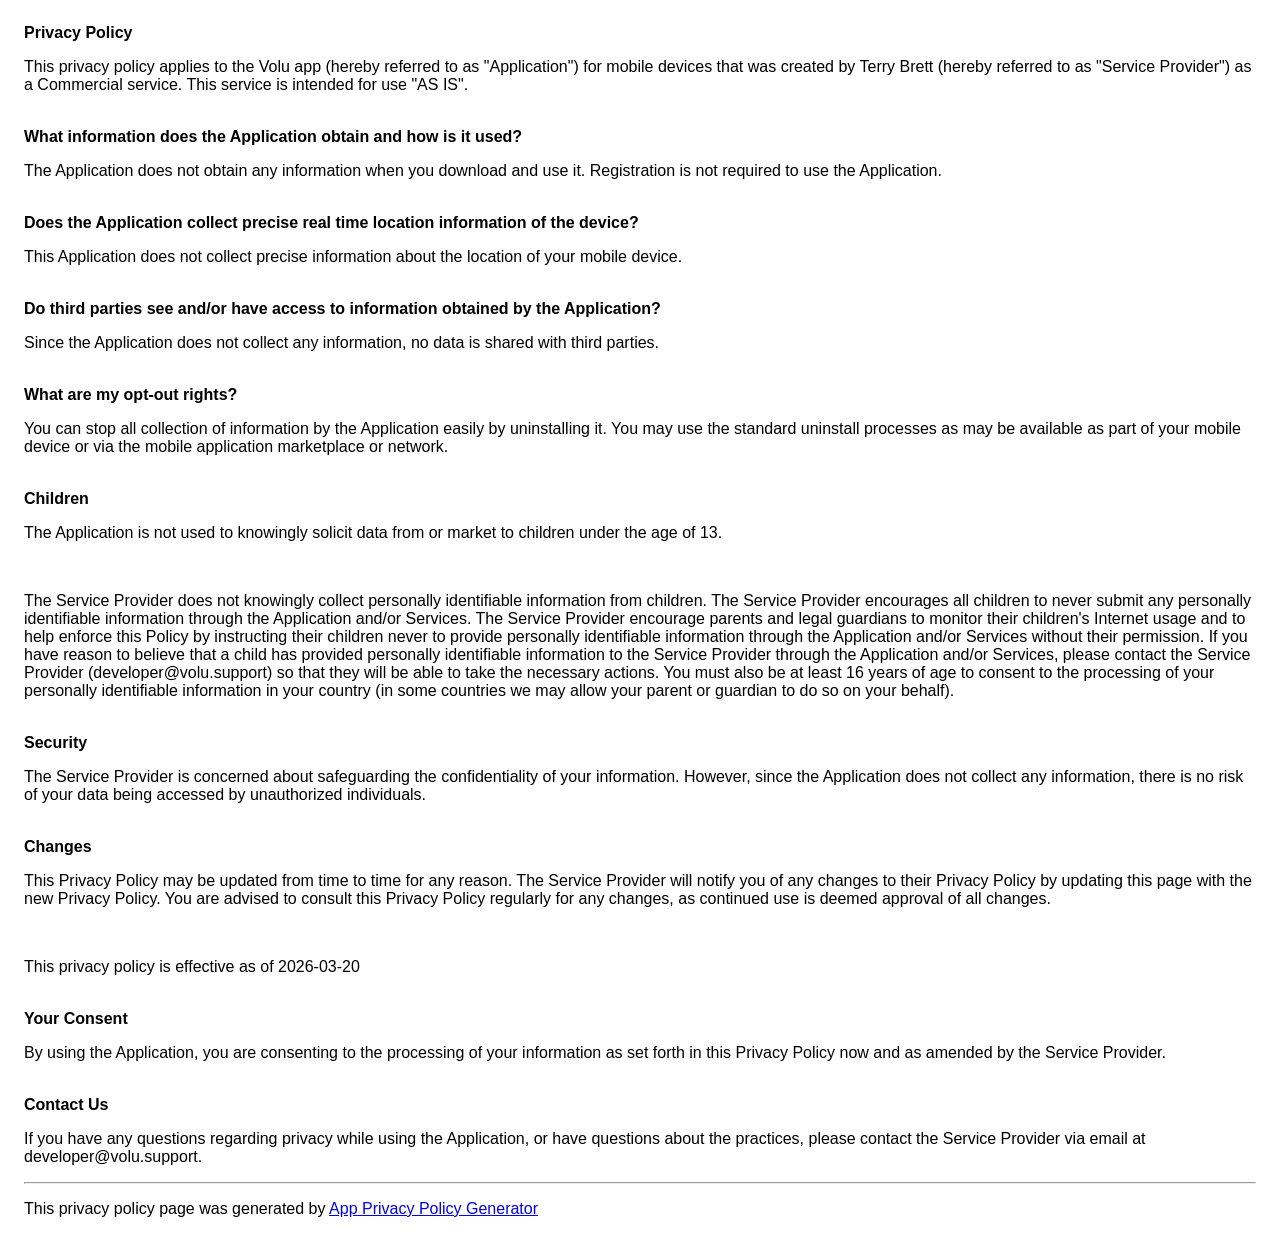
==== privacy-policy/index.html @ 3ba262e9 "add legal sites" ====
<!DOCTYPE html>
<html>
<head>
    <meta charset='utf-8'>
    <meta name='viewport' content='width=device-width'>
    <title>Privacy Policy</title>
    <style> body { font-family: 'Helvetica Neue', Helvetica, Arial, sans-serif; padding:1em; } </style>
</head>
<body>
<strong>Privacy Policy</strong><p>This privacy policy applies to the Volu app (hereby referred to as "Application") for mobile devices that was created by Terry Brett (hereby referred to as "Service Provider") as a Commercial service. This service is intended for use "AS IS".</p><br><strong>What information does the Application obtain and how is it used?</strong><p>The Application does not obtain any information when you download and use it. Registration is not required to use the Application.</p><br><strong>Does the Application collect precise real time location information of the device?</strong><p>This Application does not collect precise information about the location of your mobile device.</p><br><strong>Do third parties see and/or have access to information obtained by the Application?</strong><p>Since the Application does not collect any information, no data is shared with third parties.</p><br><strong>What are my opt-out rights?</strong><p>You can stop all collection of information by the Application easily by uninstalling it. You may use the standard uninstall processes as may be available as part of your mobile device or via the mobile application marketplace or network.</p><br><strong>Children</strong><p>The Application is not used to knowingly solicit data from or market to children under the age of 13.</p><br><p>The Service Provider does not knowingly collect personally identifiable information from children. The Service Provider encourages all children to never submit any personally identifiable information through the Application and/or Services. The Service Provider encourage parents and legal guardians to monitor their children's Internet usage and to help enforce this Policy by instructing their children never to provide personally identifiable information through the Application and/or Services without their permission. If you have reason to believe that a child has provided personally identifiable information to the Service Provider through the Application and/or Services, please contact the Service Provider (developer@volu.support) so that they will be able to take the necessary actions. You must also be at least 16 years of age to consent to the processing of your personally identifiable information in your country (in some countries we may allow your parent or guardian to do so on your behalf).</p><br><strong>Security</strong><p>The Service Provider is concerned about safeguarding the confidentiality of your information. However, since the Application does not collect any information, there is no risk of your data being accessed by unauthorized individuals.</p><br><strong>Changes</strong><p>This Privacy Policy may be updated from time to time for any reason. The Service Provider will notify you of any changes to their Privacy Policy by updating this page with the new Privacy Policy. You are advised to consult this Privacy Policy regularly for any changes, as continued use is deemed approval of all changes.</p><br><p>This privacy policy is effective as of 2026-03-20</p><br><strong>Your Consent</strong><p>By using the Application, you are consenting to the processing of your information as set forth in this Privacy Policy now and as amended by the Service Provider.</p><br><strong>Contact Us</strong><p>If you have any questions regarding privacy while using the Application, or have questions about the practices, please contact the Service Provider via email at developer@volu.support.</p><hr><p>This privacy policy page was generated by <a href="https://app-privacy-policy-generator.nisrulz.com/" target="_blank" rel="noopener noreferrer">App Privacy Policy Generator</a></p>
</body>
</html>
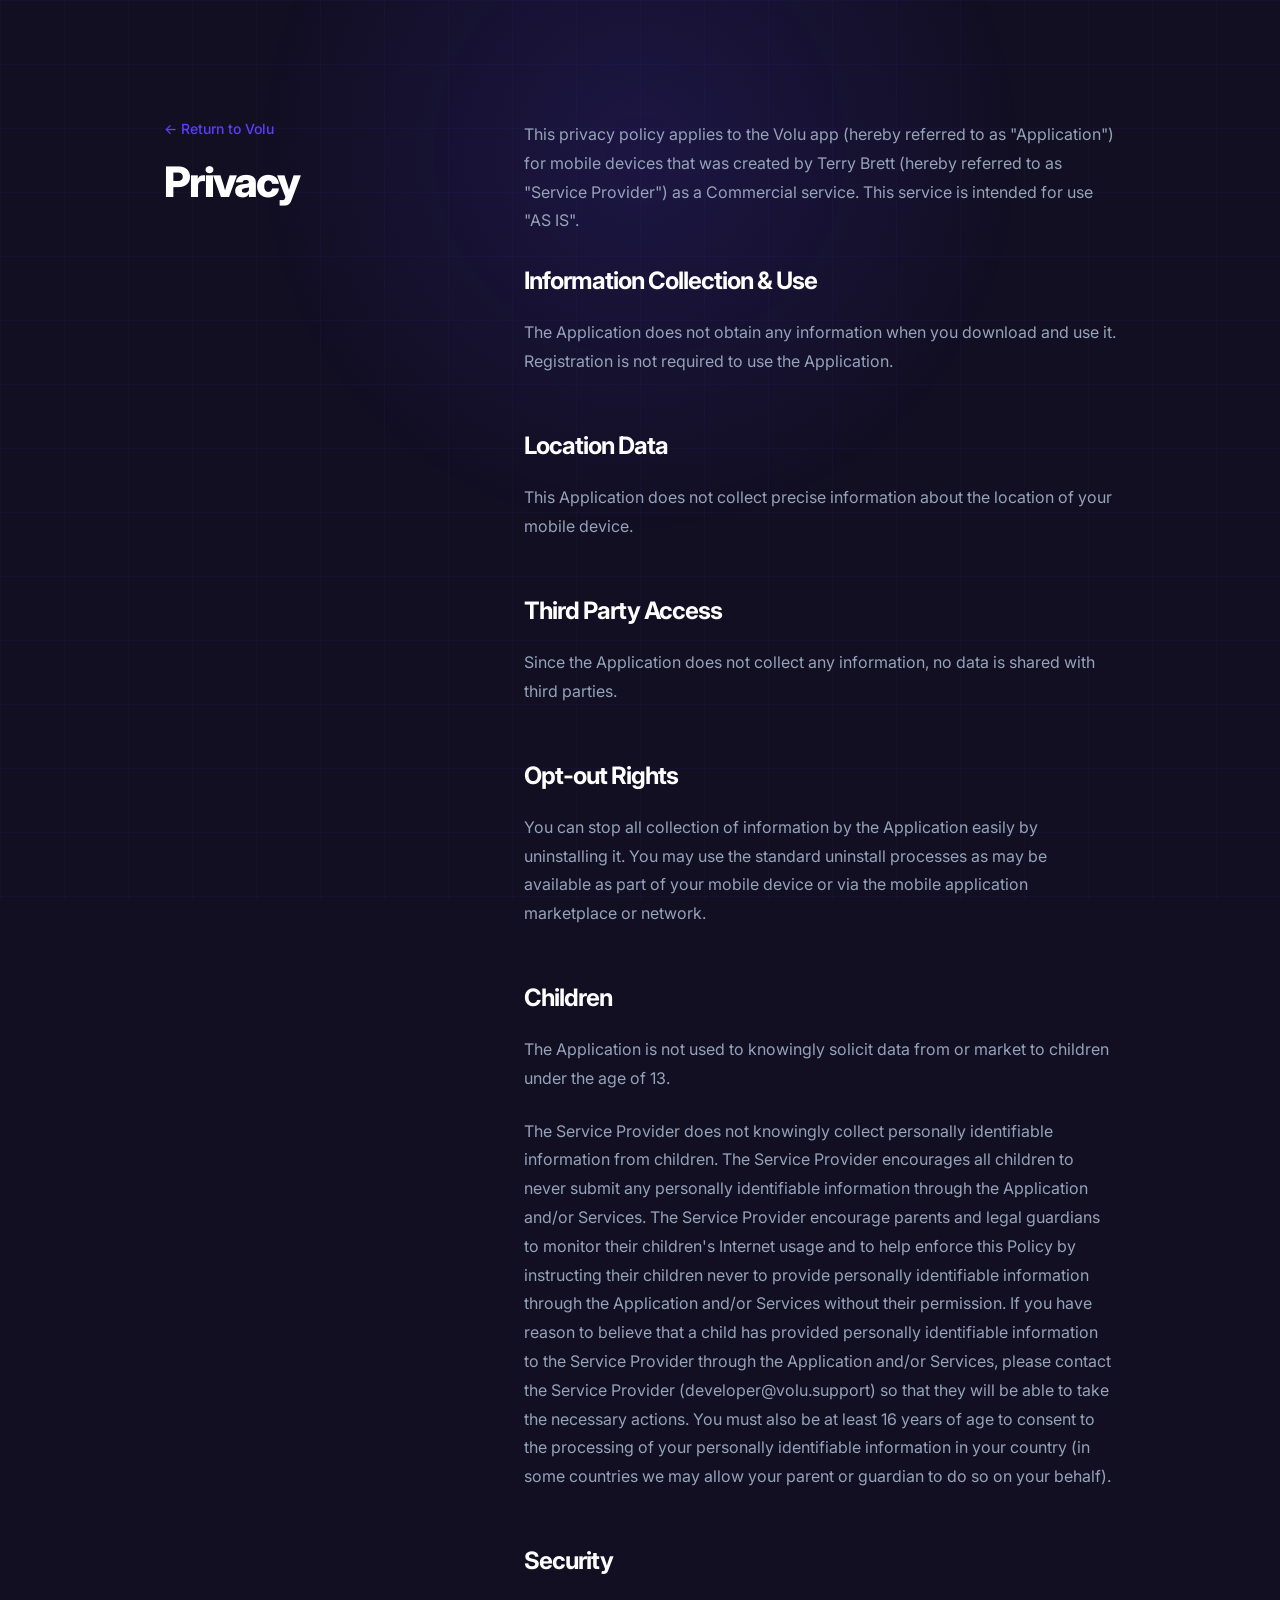
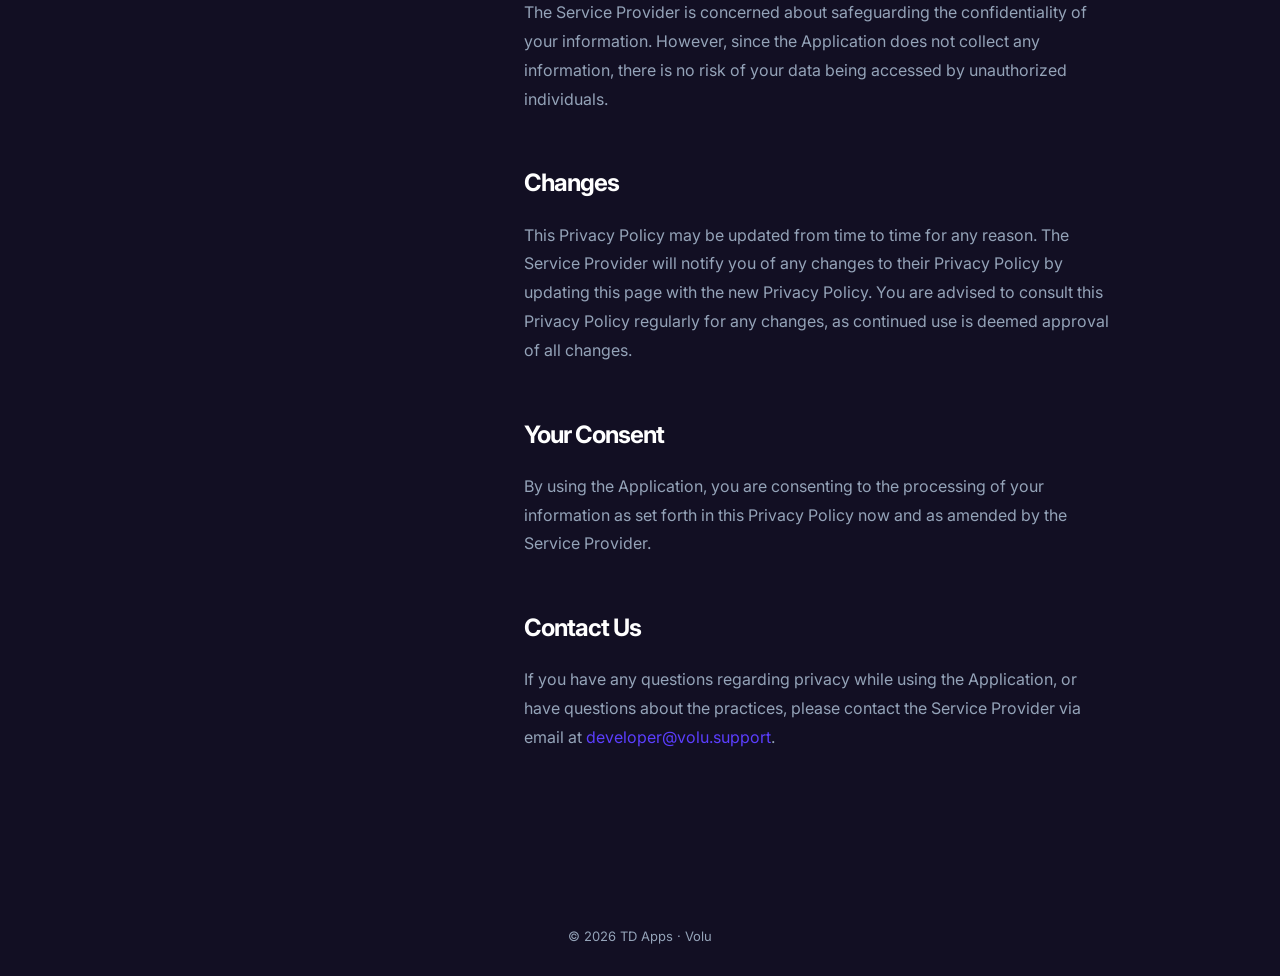
==== commit 15903395: "update design to have horizontally scrolling 3d phone" ====
--- a/privacy-policy/index.html
+++ b/privacy-policy/index.html
@@ -1,12 +1,62 @@
 <!DOCTYPE html>
-<html>
+<html lang="en">
 <head>
-    <meta charset='utf-8'>
-    <meta name='viewport' content='width=device-width'>
-    <title>Privacy Policy</title>
-    <style> body { font-family: 'Helvetica Neue', Helvetica, Arial, sans-serif; padding:1em; } </style>
+    <meta charset="UTF-8" />
+    <meta name="viewport" content="width=device-width, initial-scale=1.0" />
+    <title>Privacy Policy — Volu</title>
+    <meta name="description" content="Privacy Policy for the Volu app." />
+    <link rel="preconnect" href="https://fonts.googleapis.com" />
+    <link rel="preconnect" href="https://fonts.gstatic.com" crossorigin />
+    <link href="https://fonts.googleapis.com/css2?family=Inter:wght@300;400;500;600;700;800&display=swap" rel="stylesheet" />
+    <link rel="stylesheet" href="../style.css" />
 </head>
 <body>
-<strong>Privacy Policy</strong><p>This privacy policy applies to the Volu app (hereby referred to as "Application") for mobile devices that was created by Terry Brett (hereby referred to as "Service Provider") as a Commercial service. This service is intended for use "AS IS".</p><br><strong>What information does the Application obtain and how is it used?</strong><p>The Application does not obtain any information when you download and use it. Registration is not required to use the Application.</p><br><strong>Does the Application collect precise real time location information of the device?</strong><p>This Application does not collect precise information about the location of your mobile device.</p><br><strong>Do third parties see and/or have access to information obtained by the Application?</strong><p>Since the Application does not collect any information, no data is shared with third parties.</p><br><strong>What are my opt-out rights?</strong><p>You can stop all collection of information by the Application easily by uninstalling it. You may use the standard uninstall processes as may be available as part of your mobile device or via the mobile application marketplace or network.</p><br><strong>Children</strong><p>The Application is not used to knowingly solicit data from or market to children under the age of 13.</p><br><p>The Service Provider does not knowingly collect personally identifiable information from children. The Service Provider encourages all children to never submit any personally identifiable information through the Application and/or Services. The Service Provider encourage parents and legal guardians to monitor their children's Internet usage and to help enforce this Policy by instructing their children never to provide personally identifiable information through the Application and/or Services without their permission. If you have reason to believe that a child has provided personally identifiable information to the Service Provider through the Application and/or Services, please contact the Service Provider (developer@volu.support) so that they will be able to take the necessary actions. You must also be at least 16 years of age to consent to the processing of your personally identifiable information in your country (in some countries we may allow your parent or guardian to do so on your behalf).</p><br><strong>Security</strong><p>The Service Provider is concerned about safeguarding the confidentiality of your information. However, since the Application does not collect any information, there is no risk of your data being accessed by unauthorized individuals.</p><br><strong>Changes</strong><p>This Privacy Policy may be updated from time to time for any reason. The Service Provider will notify you of any changes to their Privacy Policy by updating this page with the new Privacy Policy. You are advised to consult this Privacy Policy regularly for any changes, as continued use is deemed approval of all changes.</p><br><p>This privacy policy is effective as of 2026-03-20</p><br><strong>Your Consent</strong><p>By using the Application, you are consenting to the processing of your information as set forth in this Privacy Policy now and as amended by the Service Provider.</p><br><strong>Contact Us</strong><p>If you have any questions regarding privacy while using the Application, or have questions about the practices, please contact the Service Provider via email at developer@volu.support.</p><hr><p>This privacy policy page was generated by <a href="https://app-privacy-policy-generator.nisrulz.com/" target="_blank" rel="noopener noreferrer">App Privacy Policy Generator</a></p>
+<div class="glow"></div>
+
+<main class="legal-layout">
+    <aside class="legal-sidebar">
+        <nav aria-label="Breadcrumb">
+            <a href="../index.html" class="back-link">← Return to Volu</a>
+        </nav>
+        <h1>Privacy</h1>
+    </aside>
+    
+    <div class="legal-content">
+        
+        <p>This privacy policy applies to the Volu app (hereby referred to as "Application") for mobile devices that was created by Terry Brett (hereby referred to as "Service Provider") as a Commercial service. This service is intended for use "AS IS".</p>
+        
+        <h2>Information Collection & Use</h2>
+        <p>The Application does not obtain any information when you download and use it. Registration is not required to use the Application.</p>
+        
+        <h2>Location Data</h2>
+        <p>This Application does not collect precise information about the location of your mobile device.</p>
+        
+        <h2>Third Party Access</h2>
+        <p>Since the Application does not collect any information, no data is shared with third parties.</p>
+        
+        <h2>Opt-out Rights</h2>
+        <p>You can stop all collection of information by the Application easily by uninstalling it. You may use the standard uninstall processes as may be available as part of your mobile device or via the mobile application marketplace or network.</p>
+        
+        <h2>Children</h2>
+        <p>The Application is not used to knowingly solicit data from or market to children under the age of 13.</p>
+        <p>The Service Provider does not knowingly collect personally identifiable information from children. The Service Provider encourages all children to never submit any personally identifiable information through the Application and/or Services. The Service Provider encourage parents and legal guardians to monitor their children's Internet usage and to help enforce this Policy by instructing their children never to provide personally identifiable information through the Application and/or Services without their permission. If you have reason to believe that a child has provided personally identifiable information to the Service Provider through the Application and/or Services, please contact the Service Provider (developer@volu.support) so that they will be able to take the necessary actions. You must also be at least 16 years of age to consent to the processing of your personally identifiable information in your country (in some countries we may allow your parent or guardian to do so on your behalf).</p>
+        
+        <h2>Security</h2>
+        <p>The Service Provider is concerned about safeguarding the confidentiality of your information. However, since the Application does not collect any information, there is no risk of your data being accessed by unauthorized individuals.</p>
+        
+        <h2>Changes</h2>
+        <p>This Privacy Policy may be updated from time to time for any reason. The Service Provider will notify you of any changes to their Privacy Policy by updating this page with the new Privacy Policy. You are advised to consult this Privacy Policy regularly for any changes, as continued use is deemed approval of all changes.</p>
+        
+        <h2>Your Consent</h2>
+        <p>By using the Application, you are consenting to the processing of your information as set forth in this Privacy Policy now and as amended by the Service Provider.</p>
+        
+        <h2>Contact Us</h2>
+        <p>If you have any questions regarding privacy while using the Application, or have questions about the practices, please contact the Service Provider via email at <a href="mailto:developer@volu.support">developer@volu.support</a>.</p>
+    </div>
+</main>
+
+<footer>
+    © 2026 TD Apps · Volu
+</footer>
 </body>
 </html>
--- a/style.css
+++ b/style.css
@@ -0,0 +1,915 @@
+:root {
+  --bg: #120f23;
+  --surface: #1d1b2e;
+  --border: #2a273a;
+  --primary: #5b3efe;
+  --primary-dim: rgba(91, 62, 254, 0.12);
+  --primary-border: rgba(91, 62, 254, 0.3);
+  --text: #ffffff;
+  --muted: #94a3b8;
+  
+  --phone-width: 360px;
+  --phone-height: 740px;
+
+  /* App UI Variables */
+  --app-bg: #120F23;
+  --app-surface: #1D1B2E;
+  --app-surface-variant: #2A273A;
+  --app-border: rgba(91, 62, 254, 0.3);
+  --app-card-active: rgba(91, 62, 254, 0.2);
+  --app-text: #FFFFFF;
+  --app-muted: #94A3B8;
+  --app-accent: #5B3EFE;
+  --app-red: #F87171;
+  --app-nav-bg: #1D1B2E;
+}
+
+*, *::before, *::after { box-sizing: border-box; margin: 0; padding: 0; }
+
+html { scroll-behavior: smooth; }
+
+body {
+  background: var(--bg);
+  color: var(--text);
+  font-family: 'Inter', sans-serif;
+  font-weight: 400;
+  min-height: 100dvh;
+  display: flex;
+  flex-direction: column;
+}
+
+/* Background effects */
+body::before {
+  content: '';
+  position: fixed;
+  inset: 0;
+  background-image:
+    linear-gradient(rgba(91,62,254,0.05) 1px, transparent 1px),
+    linear-gradient(90deg, rgba(91,62,254,0.05) 1px, transparent 1px);
+  background-size: 64px 64px;
+  pointer-events: none;
+  z-index: -1;
+}
+
+.glow {
+  position: fixed;
+  top: -300px;
+  left: 50%;
+  transform: translateX(-50%);
+  width: 900px;
+  height: 900px;
+  background: radial-gradient(circle, rgba(91, 62, 254, 0.15) 0%, transparent 60%);
+  pointer-events: none;
+  z-index: -1;
+}
+
+/* Layout Utilities */
+.container {
+  max-width: 1400px;
+  margin: 0 auto;
+  padding: 0 24px;
+  width: 100%;
+}
+
+/* =========================================
+   SCROLL ENGINE (GSAP Track)
+   ========================================= */
+.scroll-container {
+  width: 100%;
+}
+
+.sticky-viewport {
+  position: relative;
+  height: 100dvh;
+  width: 100vw;
+  max-width: 100%;
+  overflow: hidden;
+}
+
+.inner-bounds {
+  width: 100%;
+  height: 100%;
+  max-width: 1200px;
+  margin: 0 auto;
+  padding: 0 clamp(24px, 5vw, 60px);
+  display: flex;
+  align-items: center;
+}
+
+.visual-wrapper {
+  position: absolute;
+  top: 0;
+  left: 0;
+  width: 100%;
+  height: 100%;
+  z-index: 15;
+  pointer-events: none;
+  clip-path: inset(0); /* Strict WebKit Z-buffer isolation */
+}
+
+.visual-wrapper .inner-bounds {
+  justify-content: flex-end; /* Phone on the right */
+}
+
+.track {
+  position: relative;
+  display: flex;
+  height: 100dvh;
+  width: 600%;
+  will-change: transform;
+  z-index: 5;
+  pointer-events: none;
+}
+
+/* 3D Phone Container */
+.phone-container {
+  perspective: 1400px;
+  display: flex;
+  align-items: center;
+  justify-content: center;
+  pointer-events: auto;
+}
+
+.phone {
+  width: var(--phone-width);
+  height: var(--phone-height);
+  background: #000;
+  border-radius: 44px;
+  border: 12px solid #1a1a1a;
+  box-shadow: 
+    inset 0 0 0 2px #333,
+    1px 1px 0 #181818,
+    2px 2px 0 #181818,
+    3px 3px 0 #181818,
+    4px 4px 0 #181818,
+    5px 5px 0 #181818,
+    6px 6px 0 #181818,
+    7px 7px 0 #181818,
+    8px 8px 0 #181818,
+    9px 9px 0 #181818,
+    10px 10px 0 #181818,
+    11px 11px 0 #151515,
+    12px 12px 0 #151515,
+    13px 13px 0 #151515,
+    14px 14px 0 #151515,
+    15px 15px 0 #151515,
+    16px 16px 0 #151515,
+    17px 17px 0 #121212,
+    18px 18px 0 #121212,
+    19px 19px 0 #121212,
+    20px 20px 0 #121212,
+    30px 40px 60px rgba(0,0,0,0.8), 
+    0 0 80px rgba(91,62,254,0.2);
+  position: relative;
+  /* Smoother, less aggressive 3D default angle */
+  transform: rotateY(-20deg) rotateX(8deg) translateZ(-50px);
+  /* GPU Acceleration */
+  will-change: transform, box-shadow;
+  backface-visibility: hidden;
+  /* Premium spring-like easing for fluid movement */
+  transition: transform 0.9s cubic-bezier(0.16, 1, 0.3, 1), box-shadow 0.9s cubic-bezier(0.16, 1, 0.3, 1);
+  overflow: visible;
+}
+
+.phone-inner-clip {
+  width: 100%;
+  height: 100%;
+  border-radius: 32px;
+  overflow: hidden;
+  position: relative;
+}
+
+/* When scrolling starts, phone goes perfectly flat */
+.phone.flat {
+  transform: rotateY(0deg) rotateX(0deg) translateZ(0px) !important;
+  box-shadow: 
+    inset 0 0 0 2px #333,
+    0px 0px 0 #181818,
+    0px 0px 0 #181818,
+    0px 0px 0 #181818,
+    0px 0px 0 #181818,
+    0px 0px 0 #181818,
+    0px 0px 0 #181818,
+    0px 0px 0 #181818,
+    0px 0px 0 #181818,
+    0px 0px 0 #181818,
+    0px 0px 0 #181818,
+    0px 0px 0 #151515,
+    0px 0px 0 #151515,
+    0px 0px 0 #151515,
+    0px 0px 0 #151515,
+    0px 0px 0 #151515,
+    0px 0px 0 #151515,
+    0px 0px 0 #121212,
+    0px 0px 0 #121212,
+    0px 0px 0 #121212,
+    0px 0px 0 #121212,
+    0px 20px 40px rgba(0,0,0,0.6), 
+    0 0 80px rgba(91,62,254,0.15) !important;
+}
+
+/* Dynamic island */
+.phone::before {
+  content: '';
+  position: absolute;
+  top: 10px;
+  left: 50%;
+  transform: translateX(-50%);
+  width: 110px;
+  height: 28px;
+  background: #000;
+  border-radius: 20px;
+  z-index: 20;
+}
+
+/* =========================================
+   MOCK APP UI (Matching Android Extract)
+   ========================================= */
+.phone-screen {
+  width: 100%;
+  height: 100%;
+  background: var(--app-bg);
+  color: var(--app-text);
+  font-family: 'Inter', sans-serif;
+  display: flex;
+  flex-direction: column;
+}
+
+/* Status Bar */
+.status-bar {
+  display: flex;
+  justify-content: space-between;
+  padding: 14px 24px 0px;
+  font-size: 13px;
+  font-weight: 500;
+  z-index: 100;
+  position: relative;
+  letter-spacing: 0.5px;
+}
+.status-bar .icons {
+  display: flex;
+  gap: 6px;
+  align-items: center;
+}
+
+/* App Screens Container */
+.app-content {
+  flex: 1;
+  position: relative;
+  overflow: hidden;
+}
+
+.app-screen {
+  position: absolute;
+  top: 0;
+  left: 0;
+  width: 100%;
+  height: 100%;
+  padding: 0 16px;
+  opacity: 0;
+  pointer-events: none;
+  transform: translateX(20px);
+  transition: opacity 0.4s ease, transform 0.4s ease;
+  display: flex;
+  flex-direction: column;
+  gap: 12px;
+  overflow-y: auto;
+  padding-bottom: 100px;
+}
+.app-screen::-webkit-scrollbar { display: none; }
+.app-screen { -ms-overflow-style: none; scrollbar-width: none; }
+
+.app-screen.active {
+  opacity: 1;
+  pointer-events: auto;
+  transform: translateX(0);
+}
+
+/* UI Components */
+.info-card {
+  background: var(--app-surface-variant);
+  border-radius: 12px;
+  padding: 12px 16px;
+  display: flex;
+  gap: 12px;
+  margin-bottom: 8px;
+  margin-top: 12px;
+}
+.info-card p {
+  font-size: 12px;
+  color: var(--app-text);
+  line-height: 1.5;
+}
+
+.app-card {
+  background: var(--app-surface-variant);
+  border-radius: 16px;
+  padding: 16px;
+  display: flex;
+  align-items: center;
+  justify-content: space-between;
+  border: 1px solid transparent;
+}
+.app-card.active-card {
+  background: var(--app-card-active);
+  border-color: var(--app-border);
+}
+
+.app-card-vertical {
+  flex-direction: column;
+  align-items: flex-start;
+  gap: 16px;
+  background: var(--app-surface-variant);
+}
+
+.app-info {
+  display: flex;
+  align-items: center;
+  gap: 12px;
+}
+
+.app-icon-mock {
+  width: 48px;
+  height: 48px;
+  border-radius: 12px;
+  background: #333;
+  display: flex;
+  align-items: center;
+  justify-content: center;
+  overflow: hidden;
+}
+.app-icon-mock.spotify { background: #1DB954; color: #000; font-weight: bold; font-size: 20px;}
+.app-icon-mock.tiktok { background: #000; color: white; border: 1px solid #333;}
+.app-icon-mock.youtube { background: #FF0000; color: white;}
+.app-icon-mock.instagram { background: linear-gradient(45deg, #f09433, #e6683c, #dc2743, #cc2366, #bc1888); }
+.app-icon-mock.netflix { background: #000; color: #E50914; font-weight: bold; font-size: 22px; border: 1px solid #333;}
+
+.app-text h3 {
+  font-size: 16px;
+  font-weight: 600;
+  margin-bottom: 2px;
+}
+.app-text p {
+  font-size: 12px;
+  font-weight: 500;
+  color: var(--app-accent);
+}
+.app-text p.disabled {
+  color: var(--app-muted);
+}
+
+.app-controls {
+  display: flex;
+  align-items: center;
+  gap: 12px;
+}
+
+.icon-btn {
+  width: 40px;
+  height: 40px;
+  border-radius: 50%;
+  background: var(--app-surface);
+  border: 1px solid var(--app-card-active);
+  display: flex;
+  align-items: center;
+  justify-content: center;
+}
+
+/* Custom Toggle */
+.toggle {
+  width: 44px;
+  height: 24px;
+  background: var(--app-surface-variant);
+  border-radius: 16px;
+  border: 2px solid var(--app-muted);
+  position: relative;
+  transition: all 0.3s;
+}
+.toggle::after {
+  content: '';
+  position: absolute;
+  top: 50%;
+  left: 4px;
+  transform: translateY(-50%);
+  width: 14px;
+  height: 14px;
+  background: var(--app-muted);
+  border-radius: 50%;
+  transition: all 0.3s;
+}
+.toggle.on {
+  background: var(--app-accent);
+  border-color: var(--app-accent);
+}
+.toggle.on::after {
+  left: calc(100% - 18px);
+  width: 16px;
+  height: 16px;
+  background: #FFF;
+}
+
+/* Section Titles */
+.section-title {
+  font-size: 11px;
+  font-weight: 600;
+  color: var(--app-muted);
+  letter-spacing: 0.1em;
+  text-transform: uppercase;
+  margin-top: 16px;
+  margin-bottom: 4px;
+  padding-left: 4px;
+}
+
+/* List Items */
+.list-item {
+  display: flex;
+  justify-content: space-between;
+  align-items: center;
+  padding: 16px 0;
+  border-bottom: 1px solid rgba(255,255,255,0.05);
+  width: 100%;
+}
+.list-item:last-child { border-bottom: none; }
+.list-item-text h4 { font-size: 14px; font-weight: 500; margin-bottom: 2px; }
+.list-item-text p { font-size: 11px; color: var(--app-muted); }
+
+.radio {
+  width: 20px;
+  height: 20px;
+  border-radius: 50%;
+  border: 2px solid var(--app-muted);
+  position: relative;
+  flex-shrink: 0;
+}
+.radio.selected {
+  border-color: var(--app-accent);
+}
+.radio.selected::after {
+  content: '';
+  position: absolute;
+  inset: 4px;
+  background: var(--app-accent);
+  border-radius: 50%;
+}
+
+/* Buttons */
+.app-btn-outline {
+  width: 100%;
+  border: 1px solid var(--app-border);
+  background: transparent;
+  color: var(--app-text);
+  border-radius: 100px;
+  padding: 12px;
+  text-align: center;
+  font-size: 14px;
+  font-weight: 500;
+  margin-top: 12px;
+}
+
+/* Volume Pills */
+.vol-pills {
+  display: flex;
+  gap: 8px;
+  margin-top: 12px;
+  width: 100%;
+  overflow-x: auto;
+  padding-bottom: 4px;
+}
+.vol-pills::-webkit-scrollbar { display: none; }
+.vol-pill {
+  flex: 0 0 auto;
+  border: 1px solid var(--app-border);
+  background: transparent;
+  text-align: center;
+  padding: 8px 16px;
+  border-radius: 8px;
+  font-size: 12px;
+  font-weight: 500;
+  color: var(--app-text);
+}
+.vol-pill.active {
+  background: var(--app-card-active);
+  border-color: var(--app-accent);
+  color: var(--app-accent);
+}
+
+/* Bottom Nav (Exact Spec) */
+.bottom-nav {
+  position: absolute;
+  bottom: 0;
+  left: 0;
+  width: 100%;
+  display: flex;
+  justify-content: space-around;
+  padding: 12px 8px 24px;
+  background: var(--app-nav-bg);
+  z-index: 10;
+}
+.nav-item {
+  display: flex;
+  flex-direction: column;
+  align-items: center;
+  gap: 4px;
+  color: var(--app-muted);
+  font-size: 12px;
+  font-weight: 500;
+  transition: color 0.3s;
+  width: 72px;
+}
+.nav-item.active {
+  color: var(--app-accent);
+}
+.nav-icon-wrapper {
+  width: 64px;
+  height: 32px;
+  border-radius: 16px;
+  display: flex;
+  align-items: center;
+  justify-content: center;
+  transition: background 0.3s;
+}
+.nav-item.active .nav-icon-wrapper {
+  background: var(--app-card-active);
+}
+.nav-item svg {
+  width: 24px;
+  height: 24px;
+  fill: currentColor;
+}
+
+/* Bottom Sheet */
+.bottom-sheet {
+  position: absolute;
+  bottom: -100%;
+  left: 0;
+  width: 100%;
+  background: var(--app-surface);
+  border-radius: 28px 28px 0 0;
+  padding: 24px 20px;
+  transition: bottom 0.5s cubic-bezier(0.16, 1, 0.3, 1);
+  z-index: 20;
+}
+.bottom-sheet.open {
+  bottom: 0;
+}
+.sheet-handle {
+  width: 32px;
+  height: 4px;
+  background: #555;
+  border-radius: 2px;
+  margin: 0 auto 24px;
+}
+
+/* =========================================
+   TEXT BLOCKS (Left Column)
+   ========================================= */
+.feature-block {
+  width: calc(100% / 6);
+  height: 100dvh;
+  flex-shrink: 0;
+  pointer-events: none;
+}
+
+.feature-block .inner-bounds {
+  justify-content: flex-start; /* Cards on the left */
+}
+
+.feature-card {
+  width: 40vw;
+  max-width: 480px;
+  background: linear-gradient(135deg, rgba(29, 27, 46, 0.4) 0%, rgba(18, 15, 35, 0.2) 100%);
+  backdrop-filter: blur(24px) saturate(180%);
+  -webkit-backdrop-filter: blur(24px) saturate(180%);
+  border: 1px solid rgba(255, 255, 255, 0.08);
+  box-shadow: 0 20px 40px rgba(0,0,0,0.5);
+  border-radius: 32px;
+  padding: 40px;
+  pointer-events: auto;
+}
+.feature-block h2 {
+  font-size: clamp(32px, 5vw, 42px);
+  font-weight: 700;
+  color: var(--text);
+  margin-bottom: 20px;
+  line-height: 1.1;
+  letter-spacing: -1px;
+}
+.feature-block h2 span {
+  color: var(--primary);
+  display: block;
+  font-size: 14px;
+  text-transform: uppercase;
+  letter-spacing: 2px;
+  margin-bottom: 12px;
+  font-weight: 600;
+}
+.feature-block p {
+  font-size: 18px;
+  color: var(--muted);
+  line-height: 1.7;
+  max-width: 500px;
+}
+
+/* Hero Block (First step) */
+.hero-block {
+  /* No special min-heights needed for horizontal track */
+}
+
+.hero-block .headline {
+  font-size: clamp(52px, 6vw, 76px);
+  font-weight: 800;
+  line-height: 1.05;
+  letter-spacing: -3px;
+  color: var(--text);
+  margin-bottom: 24px;
+}
+
+.hero-block .headline span {
+  background: linear-gradient(135deg, #a78bfa, #5b3efe);
+  -webkit-background-clip: text;
+  -webkit-text-fill-color: transparent;
+}
+
+.hero-block .subline {
+  font-size: 20px;
+  font-weight: 400;
+  color: var(--muted);
+  line-height: 1.6;
+  max-width: 480px;
+  margin-bottom: 48px;
+}
+
+.hero-actions {
+  display: flex;
+  gap: 16px;
+  align-items: center;
+}
+
+.play-btn {
+  display: block;
+  transition: transform 0.3s cubic-bezier(0.16, 1, 0.3, 1), filter 0.3s;
+  margin-bottom: 12px;
+}
+.play-btn:hover {
+  transform: translateY(-4px) scale(1.02);
+  filter: drop-shadow(0 10px 30px rgba(91,62,254,0.3));
+}
+.play-btn img {
+  height: 60px;
+  width: auto;
+}
+
+.divider {
+  width: 100%;
+  height: 1px;
+  background: var(--border);
+  margin-bottom: 32px;
+  margin-top: 32px;
+}
+
+.footer-links {
+  display: flex;
+  gap: 32px;
+  justify-content: center;
+  flex-wrap: wrap;
+}
+.footer-links a {
+  font-size: 13px;
+  font-weight: 400;
+  color: var(--muted);
+  text-decoration: none;
+  letter-spacing: 0.02em;
+  transition: color 0.2s;
+}
+.footer-links a:hover {
+  color: var(--text);
+}
+
+footer {
+  position: relative;
+  z-index: 1;
+  text-align: center;
+  padding: 32px 24px;
+  font-size: 13px;
+  color: var(--muted);
+  margin-top: auto;
+}
+
+/* =========================================
+}
+
+/* =========================================
+   SCROLL INDICATOR
+   ========================================= */
+.scroll-indicator {
+  position: absolute;
+  bottom: 8dvh;
+  left: max(40px, calc((100vw - 1200px) / 2 + 40px));
+  display: flex;
+  flex-direction: column;
+  align-items: center;
+  gap: 8px;
+  margin: 0;
+  opacity: 0.6;
+  font-size: 13px;
+  font-weight: 500;
+  text-transform: uppercase;
+  letter-spacing: 2px;
+  color: var(--muted);
+  animation: pulse-fade 2s infinite ease-in-out;
+  transition: opacity 0.3s ease;
+  z-index: 100;
+  pointer-events: none;
+}
+.scroll-indicator svg {
+  animation: bounce-down 2s infinite cubic-bezier(0.16, 1, 0.3, 1);
+}
+@keyframes pulse-fade {
+  0%, 100% { opacity: 0.4; }
+  50% { opacity: 0.8; }
+}
+@keyframes bounce-down {
+  0%, 100% { transform: translateY(0); }
+  50% { transform: translateY(6px); }
+}
+
+/* =========================================
+   MOBILE RESPONSIVENESS (Layering & Glassmorphism)
+   ========================================= */
+@media (max-width: 1024px) {
+  /* Mobile Layout - Absolute boundaries */
+  
+  .visual-wrapper .inner-bounds {
+    justify-content: center;
+    align-items: flex-start;
+    padding-top: 5dvh;
+  }
+  
+  .phone {
+    transform: scale(0.55) rotateY(-10deg) rotateX(4deg);
+    transform-origin: center top;
+  }
+  
+  .phone.flat {
+    transform: scale(0.55) rotateY(0deg) rotateX(0deg) translateZ(0px) !important;
+  }
+
+  .track {
+    width: 600%;
+  }
+
+  .feature-block {
+    width: calc(100% / 6);
+  }
+
+  .feature-block .inner-bounds {
+    justify-content: center;
+    align-items: flex-end;
+    padding-bottom: 0;
+    padding-left: 0;
+    padding-right: 0;
+  }
+
+  .feature-card {
+    width: 100%;
+    max-width: 100%;
+    min-height: 40dvh;
+    height: auto;
+    border-radius: 32px 32px 0 0;
+    border-left: none;
+    border-right: none;
+    border-bottom: none;
+    padding: 32px 24px;
+    background: linear-gradient(135deg, rgba(29, 27, 46, 0.95) 0%, rgba(18, 15, 35, 0.95) 100%);
+    backdrop-filter: blur(24px);
+    -webkit-backdrop-filter: blur(24px);
+  }
+
+  body {
+    padding-bottom: 45dvh;
+  }
+
+  /* Refine specific margins inside the glass boxes */
+  .feature-block p {
+    margin-top: 12px;
+  }
+  .hero-block .headline {
+    font-size: clamp(40px, 10vw, 56px);
+  }
+
+  .scroll-indicator {
+    display: none;
+  }
+}
+
+/* =========================================
+}
+
+/* =========================================
+   PREMIUM EDITORIAL LAYOUT (Legal Pages)
+   ========================================= */
+.legal-layout {
+  display: grid;
+  grid-template-columns: 280px 1fr;
+  gap: 80px;
+  max-width: 1000px;
+  margin: 120px auto;
+  padding: 0 24px;
+  align-items: start;
+}
+
+.legal-sidebar {
+  position: sticky;
+  top: 120px;
+  display: flex;
+  flex-direction: column;
+  gap: 24px;
+}
+.legal-sidebar h1 {
+  font-size: clamp(32px, 4vw, 42px);
+  font-weight: 800;
+  letter-spacing: -2px;
+  line-height: 1;
+  color: var(--text);
+}
+.legal-sidebar a.back-link {
+  font-size: 14px;
+  color: var(--primary);
+  text-decoration: none;
+  display: flex;
+  align-items: center;
+  gap: 8px;
+  font-weight: 500;
+  transition: color 0.2s;
+}
+.legal-sidebar a.back-link:hover {
+  color: #fff;
+}
+
+.legal-content {
+  font-family: 'Inter', sans-serif;
+  max-width: 65ch;
+  color: #94a3b8;
+  font-size: 16px;
+  line-height: 1.8;
+}
+.legal-content h2 {
+  font-size: 24px;
+  font-weight: 700;
+  letter-spacing: -1px;
+  color: var(--text);
+  margin-top: 48px;
+  margin-bottom: 16px;
+}
+.legal-content h2:first-of-type {
+  margin-top: 0;
+}
+.legal-content h3 {
+  font-size: 18px;
+  font-weight: 600;
+  color: var(--text);
+  margin-top: 32px;
+  margin-bottom: 12px;
+}
+.legal-content p {
+  margin-bottom: 24px;
+}
+.legal-content ul, .legal-content ol {
+  margin-bottom: 24px;
+  padding-left: 24px;
+}
+.legal-content li {
+  margin-bottom: 12px;
+}
+.legal-content a {
+  color: var(--primary);
+  text-decoration: none;
+}
+.legal-content a:hover {
+  text-decoration: underline;
+}
+
+@media (max-width: 850px) {
+  .legal-layout {
+    grid-template-columns: 1fr;
+    gap: 32px;
+    margin: 60px auto;
+  }
+  .legal-sidebar {
+    position: relative;
+    top: 0;
+    border-bottom: 1px solid var(--border);
+    padding-bottom: 24px;
+  }
+}
+
+/* Ensure the 3D phone fits uniformly on short laptop screens without distorting aspect ratio */
+@media (min-width: 1025px) and (max-height: 850px) {
+  .phone {
+    transform: scale(0.85) rotateY(-20deg) rotateX(8deg) translateZ(-50px);
+    transform-origin: center center;
+  }
+  .phone.flat {
+    transform: scale(0.85) rotateY(0deg) rotateX(0deg) translateZ(0px) !important;
+  }
+}
